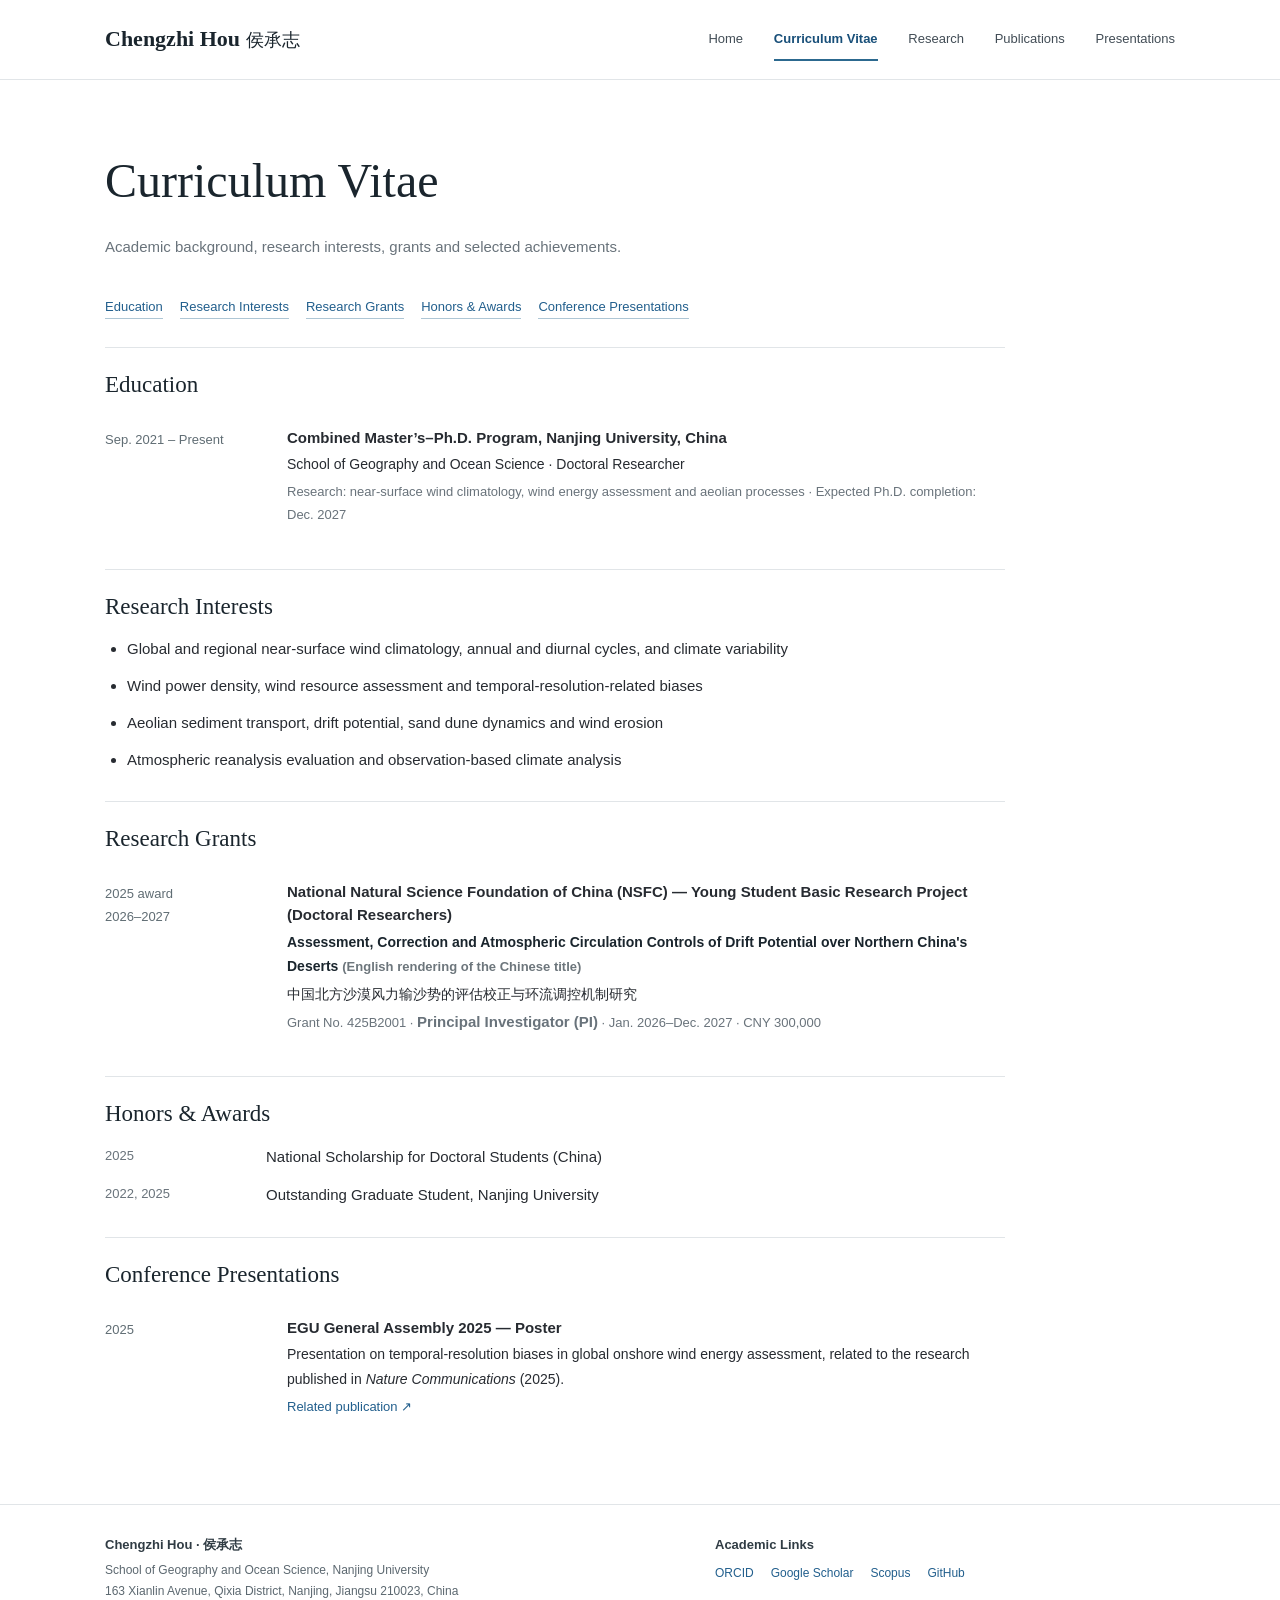
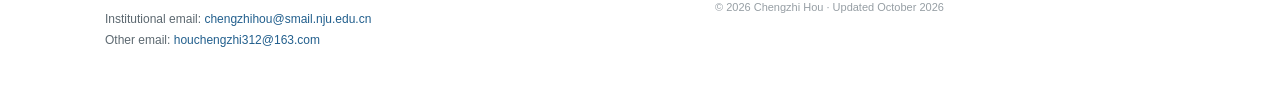
==== curriculum-vitae/index.html @ 5330fd75 "Deploy V5 academic site with five pages, portrait, projects and university email" ====
<!DOCTYPE html>
<html lang="en">
<head>
<meta charset="utf-8"><meta name="viewport" content="width=device-width, initial-scale=1">
<meta name="theme-color" content="#ffffff">
<meta name="author" content="Chengzhi Hou">
<meta name="description" content="Academic website of Chengzhi Hou (侯承志), a doctoral researcher at Nanjing University studying wind climatology, wind energy and aeolian processes.">
<meta property="og:title" content="Curriculum Vitae | Chengzhi Hou">
<meta property="og:description" content="Academic website of Chengzhi Hou (侯承志), a doctoral researcher at Nanjing University studying wind climatology, wind energy and aeolian processes.">
<meta property="og:type" content="website">
<title>Curriculum Vitae | Chengzhi Hou · 侯承志</title>
<link rel="icon" type="image/svg+xml" href="../assets/favicon.svg">
<link rel="stylesheet" href="../assets/styles.css">
</head>
<body>
<a class="skip" href="#main">Skip to main content</a>
<header class="site-header"><div class="container header-inner"><a class="brand" href="../">Chengzhi Hou <span lang="zh-CN" style="font-family:'Noto Serif SC','Songti SC',serif;font-weight:normal;font-size:.8em;">侯承志</span></a><nav class="nav" aria-label="Main navigation"><a href="../">Home</a>
<a href="../curriculum-vitae/" aria-current="page">Curriculum Vitae</a>
<a href="../research/">Research</a>
<a href="../publications/">Publications</a>
<a href="../presentations/">Presentations</a></nav></div></header>
<main id="main">
<div class="container">
  <div class="page-head"><h1>Curriculum Vitae</h1><p>Academic background, research interests, grants and selected achievements.</p></div>
  <nav class="cv-quicklinks" aria-label="CV sections"><a href="#education">Education</a><a href="#research-interests">Research Interests</a><a href="#grants">Research Grants</a><a href="#honors">Honors &amp; Awards</a><a href="#conference-presentations">Conference Presentations</a></nav>
  <div class="cv-body">
    <section class="cv-section" id="education"><h2>Education</h2>
      <div class="cv-entry"><div class="entry-date">Sep. 2021 – Present</div><div class="entry-body"><strong>Combined Master’s–Ph.D. Program, Nanjing University, China</strong><p>School of Geography and Ocean Science · Doctoral Researcher</p><p class="muted">Research: near-surface wind climatology, wind energy assessment and aeolian processes · Expected Ph.D. completion: Dec. 2027</p></div></div>
    </section>
    <section class="cv-section" id="research-interests"><h2>Research Interests</h2>
      <ul><li>Global and regional near-surface wind climatology, annual and diurnal cycles, and climate variability</li><li>Wind power density, wind resource assessment and temporal-resolution-related biases</li><li>Aeolian sediment transport, drift potential, sand dune dynamics and wind erosion</li><li>Atmospheric reanalysis evaluation and observation-based climate analysis</li></ul>
    </section>
    <section class="cv-section" id="grants"><h2>Research Grants</h2>
      <div class="cv-entry"><div class="entry-date">2025 award<br>2026–2027</div><div class="entry-body"><strong>National Natural Science Foundation of China (NSFC) — Young Student Basic Research Project (Doctoral Researchers)</strong>
        <p class="grant-title">Assessment, Correction and Atmospheric Circulation Controls of Drift Potential over Northern China's Deserts <span class="subtext">(English rendering of the Chinese title)</span></p>
        <p lang="zh-CN">中国北方沙漠风力输沙势的评估校正与环流调控机制研究</p>
        <p class="muted">Grant No. 425B2001 · <strong style="display:inline;">Principal Investigator (PI)</strong> · Jan. 2026–Dec. 2027 · CNY 300,000</p></div></div>
    </section>
    <section class="cv-section" id="honors"><h2>Honors &amp; Awards</h2>
      <div class="simple-row"><span>2025</span><div>National Scholarship for Doctoral Students (China)</div></div>
      <div class="simple-row"><span>2022, 2025</span><div>Outstanding Graduate Student, Nanjing University</div></div>
    </section>
    <section class="cv-section" id="conference-presentations"><h2>Conference Presentations</h2>
      <div class="cv-entry"><div class="entry-date">2025</div><div class="entry-body"><strong>EGU General Assembly 2025 — Poster</strong><p>Presentation on temporal-resolution biases in global onshore wind energy assessment, related to the research published in <em>Nature Communications</em> (2025).</p><p class="muted"><a href="https://doi.org/10.1038/s41467-025-59195-2" target="_blank" rel="noopener noreferrer">Related publication ↗</a></p></div></div>
    </section>
  </div>
</div>
</main>
<footer class="footer"><div class="container footer-inner">
  <div><strong>Chengzhi Hou · 侯承志</strong><p>School of Geography and Ocean Science, Nanjing University<br>163 Xianlin Avenue, Qixia District, Nanjing, Jiangsu 210023, China</p><p>Institutional email: <a href="mailto:chengzhihou@smail.nju.edu.cn">chengzhihou@smail.nju.edu.cn</a><br>Other email: <a href="mailto:houchengzhi312@163.com">houchengzhi312@163.com</a></p></div>
  <div><strong>Academic Links</strong><div class="foot-links"><a href="https://orcid.org/0000-0002-6966-904X" target="_blank" rel="noopener noreferrer">ORCID</a><a href="https://scholar.google.com/citations?user=AGvn68sAAAAJ" target="_blank" rel="noopener noreferrer">Google Scholar</a><a href="https://www.scopus.com/authid/detail.uri?authorId=57992245100" target="_blank" rel="noopener noreferrer">Scopus</a><a href="https://github.com/Houcz727" target="_blank" rel="noopener noreferrer">GitHub</a></div><p class="last">© 2026 Chengzhi Hou · Updated October 2026</p></div>
</div></footer>
</body></html>
---- assets/styles.css ----
:root { --ink:#272b31; --heading:#1a252d; --muted:#69737b; --link:#225f8d; --line:#e1e5e8; --max:1070px; --soft:#f7f9fa; --white:#fff; --text-width:830px; }
*, *::before, *::after { box-sizing:border-box; }
html { scroll-behavior:smooth; scroll-padding-top:100px; }
body { margin:0; color:var(--ink); background:white; font-family:Arial,"Helvetica Neue", "Noto Sans SC", "Microsoft YaHei",sans-serif; font-size:15px; line-height:1.78; -webkit-font-smoothing:antialiased; }
a { color:var(--link); text-decoration:none; }
a:hover { text-decoration:underline; text-underline-offset:3px; }
a:focus-visible { outline:2px solid #236eaa; outline-offset:4px; }
.container { width:min(var(--max),calc(100% - 80px)); margin-inline:auto; }
.skip { position:absolute; top:-100px; left:12px; background:white; border:2px solid var(--link); padding:7px 13px; z-index:30; } .skip:focus { top:10px; }
.site-header { border-bottom:1px solid var(--line); background:#fff; position:sticky; top:0; z-index:15; }
.header-inner { min-height:79px; display:flex; gap:26px; justify-content:space-between; align-items:center; }
.brand { color:var(--heading); font-family:Georgia,"Noto Serif SC",serif; font-size:22px; font-weight:bold; line-height:1.12; white-space:nowrap; }
.brand:hover { text-decoration:none; }
.nav { display:flex; flex-wrap:wrap; gap:clamp(15px,2.4vw,35px); align-items:center; }
.nav a { font-size:13px; color:#424d56; padding:9px 0; border-bottom:2px solid transparent; }
.nav a[aria-current=page] { color:#184f79; font-weight:bold; border-bottom-color:#2c698f; }
.nav a:hover { color:#184f79; text-decoration:none; }
main { min-height:calc(100vh - 210px); }
.home-hero { padding:70px 0 45px; }
.home-hero-inner { display:grid; grid-template-columns:minmax(0,1.48fr) minmax(230px,.65fr); gap:65px; align-items:center; }
.name { margin:0 0 12px; font-size:clamp(39px,4.3vw,58px); line-height:1.15; letter-spacing:-.035em; font-family:Georgia, "Noto Serif SC",serif; color:var(--heading); font-weight:500; }
.name .cn { font-size:.57em; font-family:"Noto Serif SC", "Songti SC","SimSun",serif; letter-spacing:0; vertical-align:middle; font-weight:400; color:#42525f; }
.role { margin:0 0 5px; color:#263843; font-size:20px; font-weight:500; }
.institution { color:#59656d; font-size:15px; margin:0 0 27px; }
.intro { margin:0 0 16px; color:#35414a; max-width:650px; }
.intro .lead { font-weight:600; }
.hero-note { margin-top:24px; color:var(--muted); font-size:13px; }
.portrait-wrap { max-width:270px; width:100%; margin:0 0 0 auto; }
.portrait { display:block; width:100%; height:auto; aspect-ratio:3/4; object-fit:cover; border:1px solid #e7e7e7; background:white; }
.portrait-caption { text-align:center; color:#899197; font-size:11px; margin:8px 0 0; }
.home-section { padding:29px 0 24px; max-width:var(--text-width); }
.section-title { font-family:Georgia,"Noto Serif SC",serif; font-weight:500; color:var(--heading); font-size:25px; margin:0 0 14px; line-height:1.3; }
.small-list { margin:7px 0 14px; padding-left:23px; }
.small-list li { margin-bottom:10px; }
.link-row { display:flex; flex-wrap:wrap; gap:10px 20px; margin:22px 0; align-items:center; font-size:14px; }
.link-row a { color:var(--link); }
.separator { height:1px; background:var(--line); max-width:var(--text-width); margin:14px 0; }
.page-head { padding:58px 0 18px; }
.page-head h1 { font-family:Georgia,"Noto Serif SC",serif; font-size:clamp(35px,4vw,48px); font-weight:500; color:var(--heading); margin:0 0 11px; }
.page-head p { margin:0; color:var(--muted); max-width:750px; }
.cv-quicklinks { margin:16px 0 25px; display:flex; flex-wrap:wrap; gap:7px 17px; max-width:940px; font-size:13px; }
.cv-quicklinks a { display:inline-block; border-bottom:1px solid #aec6d5; }
.cv-body { padding-bottom:72px; }
.cv-section { max-width:900px; border-top:1px solid var(--line); padding-top:22px; margin-top:28px; scroll-margin-top:104px; }
.cv-section h2 { color:var(--heading); font-family:Georgia,"Noto Serif SC",serif; font-weight:500; font-size:23px; line-height:1.3; margin:0 0 15px; }
.cv-section ul { margin:0 0 4px; padding-left:22px; }
.cv-section li { margin:0 0 10px; }
.cv-entry { display:grid; grid-template-columns:160px minmax(0,1fr); gap:22px; padding:11px 0; }
.entry-date { color:#606d74; font-size:13px; padding-top:2px; }
.entry-body strong { display:block; line-height:1.55; font-size:15px; font-weight:600; }
.entry-body p { margin:3px 0; font-size:14px; }
.entry-body .muted { color:var(--muted); font-size:13px; }
.placeholder { color:#87939b; font-size:13px; font-style:italic; }
.simple-row { display:grid; grid-template-columns:145px minmax(0,1fr); gap:16px; margin-bottom:11px; }
.simple-row > span:first-child { color:var(--muted); font-size:13px; }
.subtext { color:#6d767c; font-size:13px; }
.grant-title { color:var(--heading); font-weight:600; font-size:15px; }
.paper { display:grid; grid-template-columns:30px minmax(0,1fr); gap:12px; margin:0 0 25px; max-width:950px; }
.paper-num { font-family:Georgia,serif; color:#65737d; font-size:14px; padding-top:1px; }
.paper-main { min-width:0; }
.paper h3 { font-size:15px; line-height:1.55; font-weight:600; margin:0 0 5px; }
.paper p { margin:0 0 4px; line-height:1.7; }
.paper .meta { color:#59626b; font-size:13px; }
.paper .coauth { font-size:13px; }
.paper .doi { font-size:12px; }
.paper .mark { font-size:11px; background:#edf2f4; color:#4a6474; padding:2px 6px; margin-left:7px; border-radius:2px; white-space:nowrap; }
.topic { max-width:850px; padding-bottom:26px; margin-bottom:34px; border-bottom:1px solid var(--line); }
.topic:last-child { border-bottom:0; }
.topic h2 { font-family:Georgia,"Noto Serif SC",serif; font-size:25px; color:var(--heading); font-weight:500; margin:0 0 12px; }
.topic p { margin:0 0 13px; }
.topic .ref { font-size:13px; color:#65717a; }
.page-content { padding-bottom:74px; }
.project-caption { color:var(--muted); font-size:13px; }
.project-spotlight { padding:22px 25px; border-left:3px solid #a4bac7; background:#f8f9f9; margin:12px 0 26px; max-width:870px; }
.project-spotlight h3 { margin:0 0 8px; font-size:16px; font-weight:600; }
.project-spotlight p { margin:0 0 8px; }
.footer { border-top:1px solid var(--line); padding:28px 0 36px; }
.footer-inner { display:grid; grid-template-columns:1.25fr 1fr; gap:35px; color:#5c6870; font-size:12px; }
.footer strong { font-size:13px; color:#303c44; }
.footer p { margin:4px 0 6px; }
.footer .foot-links { display:flex; flex-wrap:wrap; gap:8px 17px; margin-top:7px; }
.footer a { color:var(--link); }
.footer .last { margin:14px 0 0; font-size:11px; color:#969ea4; }
@media(max-width:840px) { .container { width:calc(100% - 52px); } .home-hero-inner { gap:25px; grid-template-columns:minmax(0,1fr) 200px; } .portrait-wrap { max-width:200px; } .header-inner { flex-direction:column; align-items:flex-start; gap:4px; padding:13px 0 8px; } .nav { gap:13px 24px; } .nav a { padding:5px 0; } html { scroll-padding-top:130px; } }
@media(max-width:610px) { .container { width:calc(100% - 34px); } .site-header { position:static; } .header-inner { gap:9px; padding:16px 0 13px; } .brand { font-size:21px; } .nav { gap:10px 17px; } .nav a { font-size:12px; } .home-hero { padding:38px 0 28px; } .home-hero-inner { display:flex; flex-direction:column; align-items:stretch; gap:30px; } .home-hero-inner > div:first-child { order:2; } .portrait-wrap { order:1; margin-left:0; max-width:180px; } .portrait-caption { text-align:left; } .name { font-size:37px; } .role { font-size:18px; } .intro { font-size:14px; } .page-head { padding:34px 0 12px; } .page-head h1 { font-size:34px; } .cv-section { margin-top:24px; padding-top:19px; } .cv-entry { grid-template-columns:1fr; gap:2px; } .simple-row { grid-template-columns:1fr; gap:0; } .paper { gap:10px; } .footer-inner { grid-template-columns:1fr; gap:16px; } .footer { padding:25px 0 35px; } }
@media print { .site-header,.footer,.cv-quicklinks {display:none;} .container{width:100%;} .cv-entry{break-inside:avoid;} a {color:#000;} }
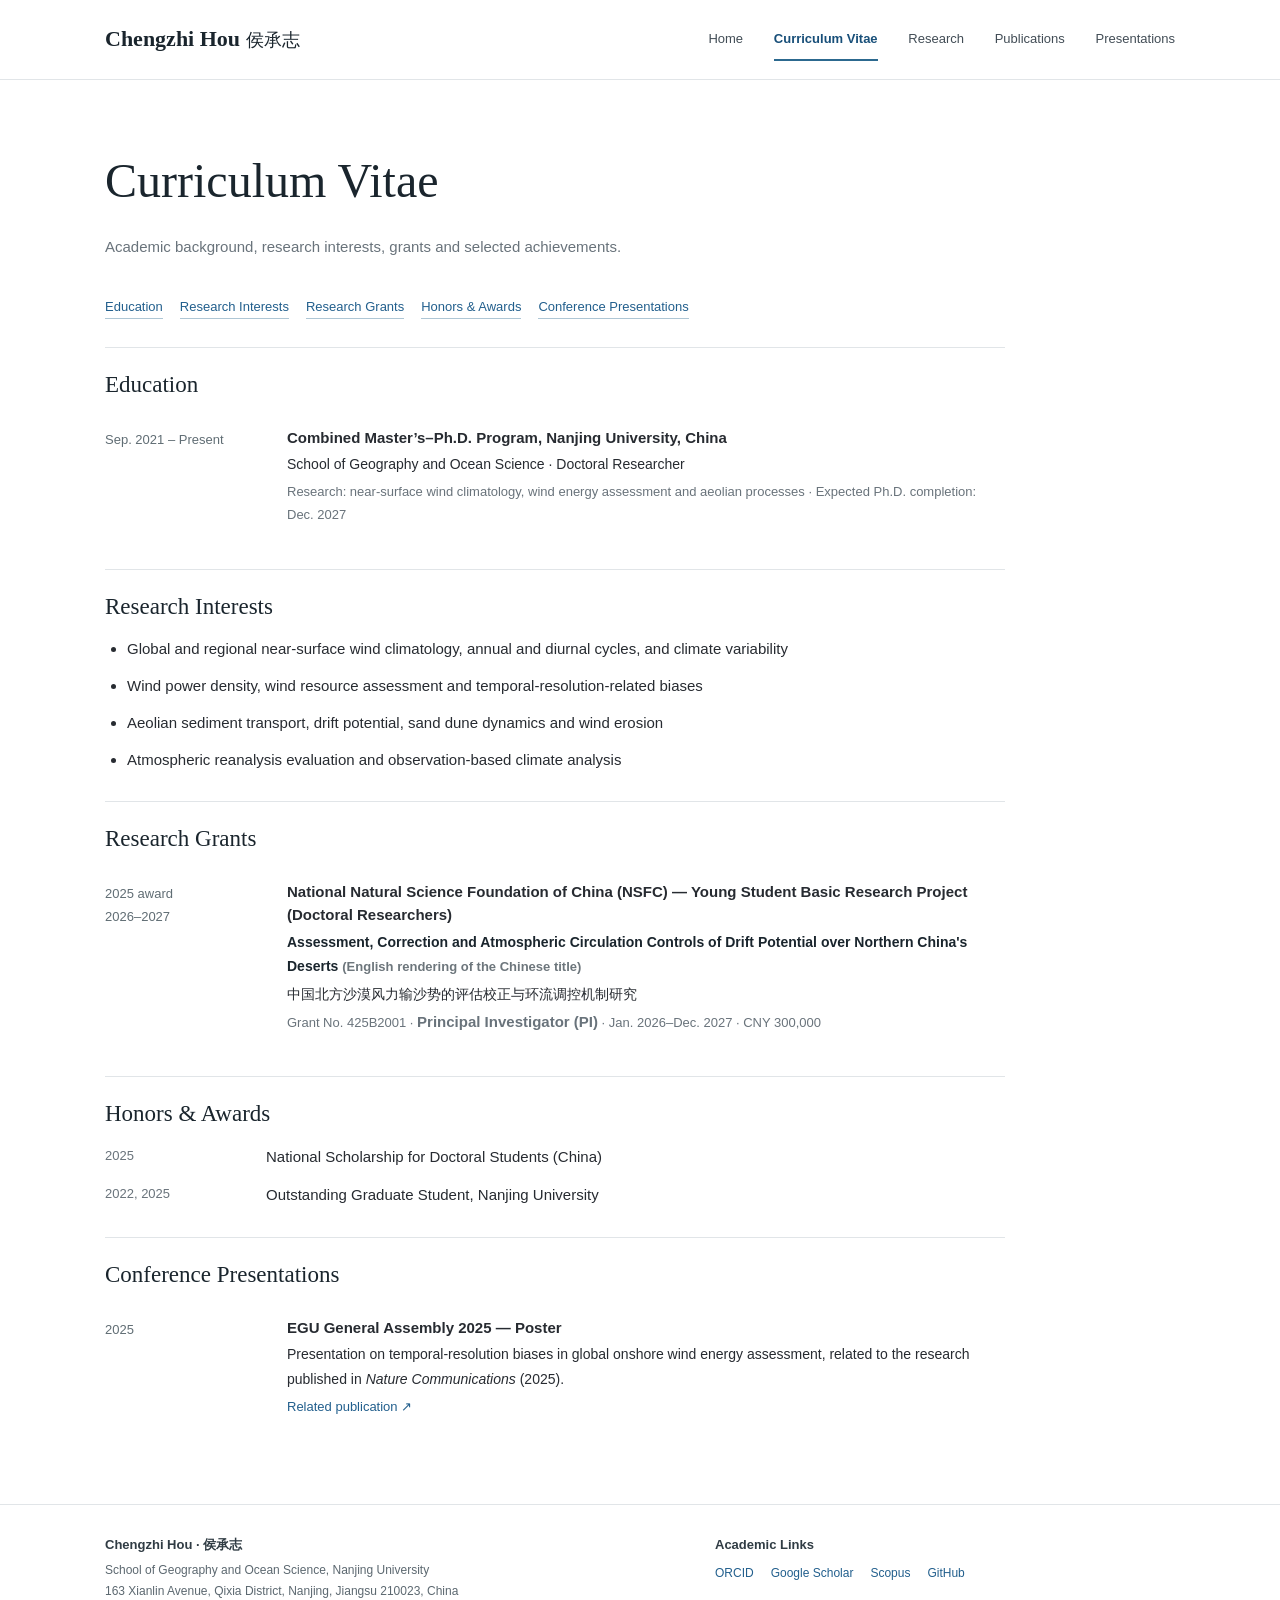
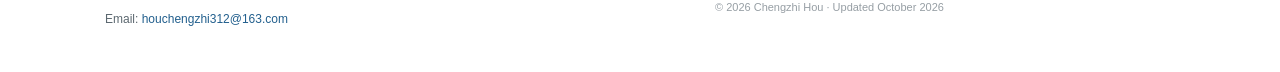
==== commit ed335674: "Use 163.com email for academic website contact" ====
--- a/curriculum-vitae/index.html
+++ b/curriculum-vitae/index.html
@@ -1,16 +1,27 @@
 <!DOCTYPE html>
 <html lang="en">
 <head>
-<meta charset="utf-8"><meta name="viewport" content="width=device-width, initial-scale=1">
+<meta charset="utf-8">
+<meta name="viewport" content="width=device-width, initial-scale=1">
 <meta name="theme-color" content="#ffffff">
 <meta name="author" content="Chengzhi Hou">
-<meta name="description" content="Academic website of Chengzhi Hou (侯承志), a doctoral researcher at Nanjing University studying wind climatology, wind energy and aeolian processes.">
-<meta property="og:title" content="Curriculum Vitae | Chengzhi Hou">
-<meta property="og:description" content="Academic website of Chengzhi Hou (侯承志), a doctoral researcher at Nanjing University studying wind climatology, wind energy and aeolian processes.">
+<meta name="robots" content="index, follow, max-image-preview:large">
+<meta name="description" content="Curriculum vitae of Chengzhi Hou: education at Nanjing University, NSFC research grant as principal investigator, academic awards and conference presentations.">
+<link rel="canonical" href="https://chengzhihou.github.io/curriculum-vitae/">
+<meta property="og:site_name" content="Chengzhi Hou | Nanjing University">
 <meta property="og:type" content="website">
-<title>Curriculum Vitae | Chengzhi Hou · 侯承志</title>
+<meta property="og:title" content="Curriculum Vitae | Chengzhi Hou | Nanjing University">
+<meta property="og:description" content="Curriculum vitae of Chengzhi Hou: education at Nanjing University, NSFC research grant as principal investigator, academic awards and conference presentations.">
+<meta property="og:url" content="https://chengzhihou.github.io/curriculum-vitae/">
+<meta property="og:image" content="https://chengzhihou.github.io/assets/chengzhi-hou.jpg">
+<meta property="og:image:alt" content="Chengzhi Hou, doctoral researcher at Nanjing University">
+<meta name="twitter:card" content="summary_large_image">
+<meta name="twitter:title" content="Curriculum Vitae | Chengzhi Hou | Nanjing University">
+<meta name="twitter:description" content="Curriculum vitae of Chengzhi Hou: education at Nanjing University, NSFC research grant as principal investigator, academic awards and conference presentations.">
+<title>Curriculum Vitae | Chengzhi Hou | Nanjing University</title>
 <link rel="icon" type="image/svg+xml" href="../assets/favicon.svg">
 <link rel="stylesheet" href="../assets/styles.css">
+
 </head>
 <body>
 <a class="skip" href="#main">Skip to main content</a>
@@ -47,7 +58,7 @@
 </div>
 </main>
 <footer class="footer"><div class="container footer-inner">
-  <div><strong>Chengzhi Hou · 侯承志</strong><p>School of Geography and Ocean Science, Nanjing University<br>163 Xianlin Avenue, Qixia District, Nanjing, Jiangsu 210023, China</p><p>Institutional email: <a href="mailto:chengzhihou@smail.nju.edu.cn">chengzhihou@smail.nju.edu.cn</a><br>Other email: <a href="mailto:houchengzhi312@163.com">houchengzhi312@163.com</a></p></div>
+  <div><strong>Chengzhi Hou · 侯承志</strong><p>School of Geography and Ocean Science, Nanjing University<br>163 Xianlin Avenue, Qixia District, Nanjing, Jiangsu 210023, China</p><p>Email: <a href="mailto:houchengzhi312@163.com">houchengzhi312@163.com</a></p></div>
   <div><strong>Academic Links</strong><div class="foot-links"><a href="https://orcid.org/0000-0002-6966-904X" target="_blank" rel="noopener noreferrer">ORCID</a><a href="https://scholar.google.com/citations?user=AGvn68sAAAAJ" target="_blank" rel="noopener noreferrer">Google Scholar</a><a href="https://www.scopus.com/authid/detail.uri?authorId=57992245100" target="_blank" rel="noopener noreferrer">Scopus</a><a href="https://github.com/Houcz727" target="_blank" rel="noopener noreferrer">GitHub</a></div><p class="last">© 2026 Chengzhi Hou · Updated October 2026</p></div>
 </div></footer>
 </body></html>
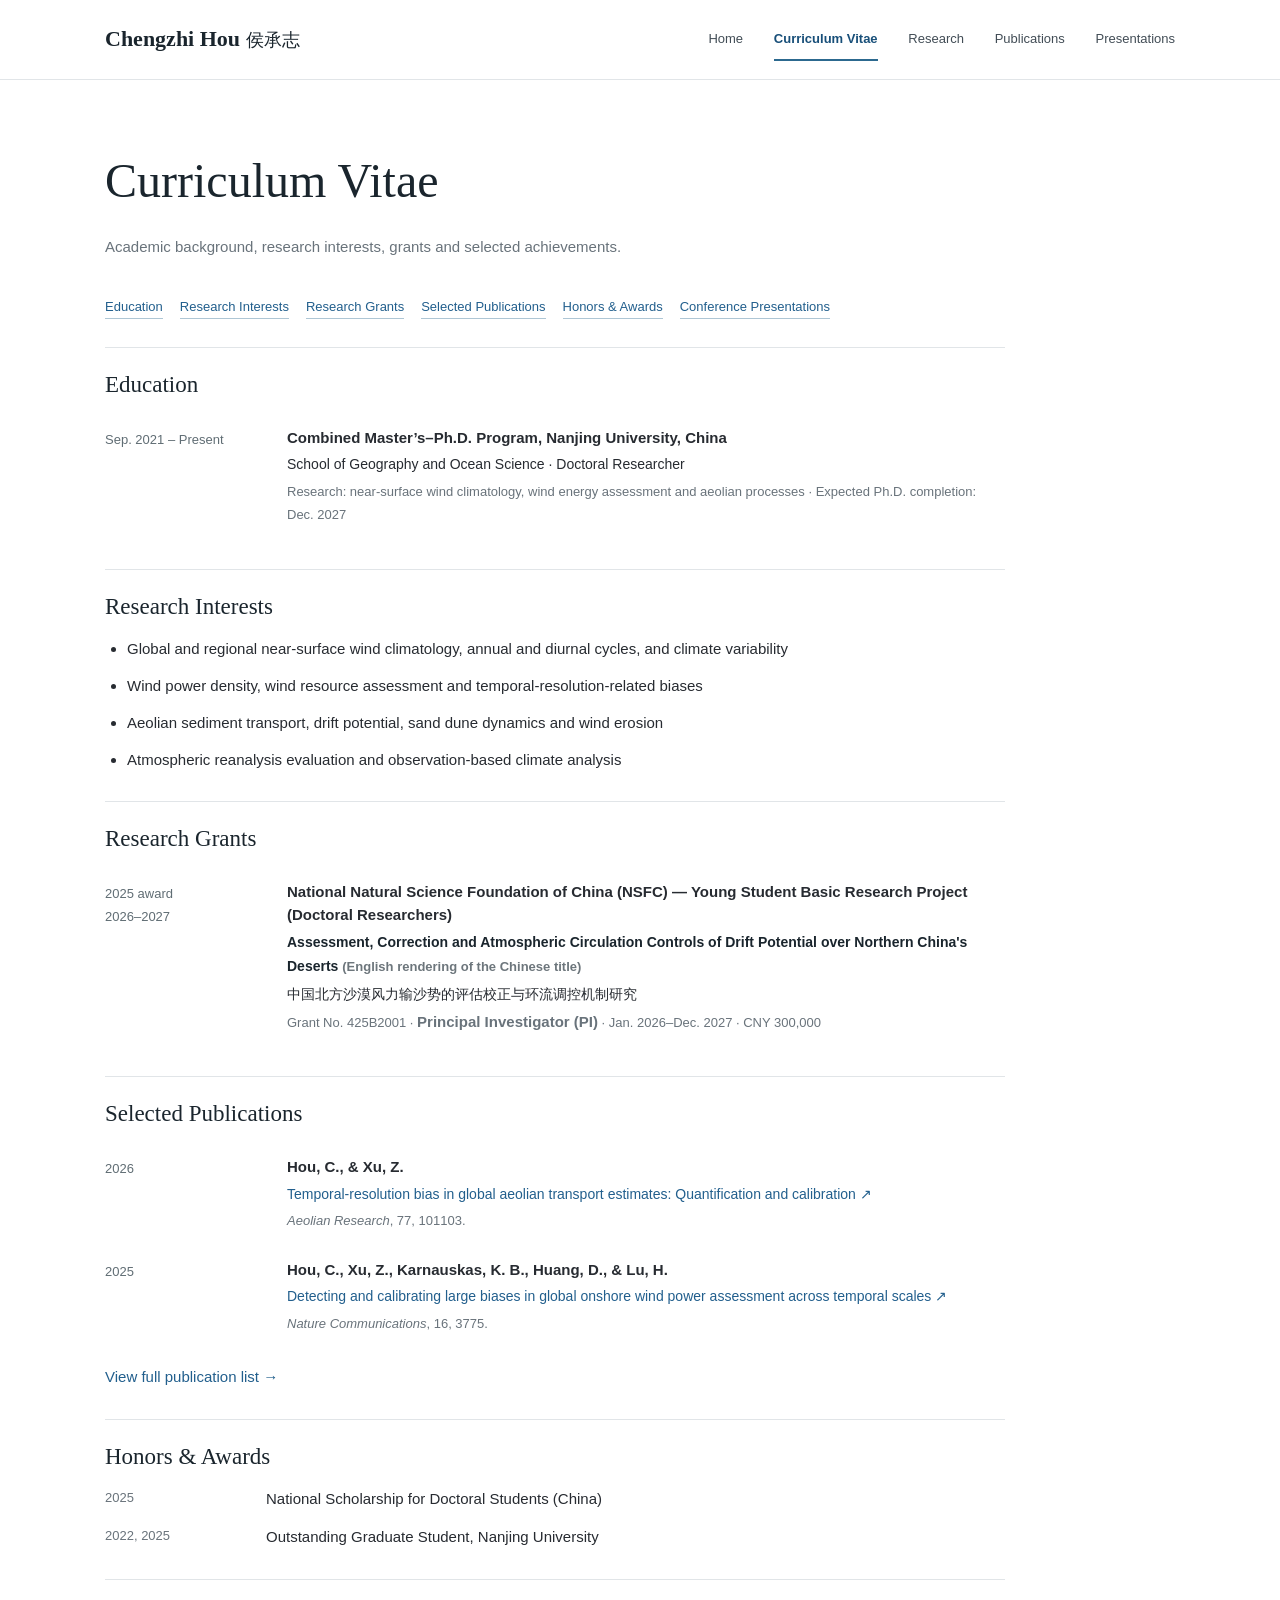
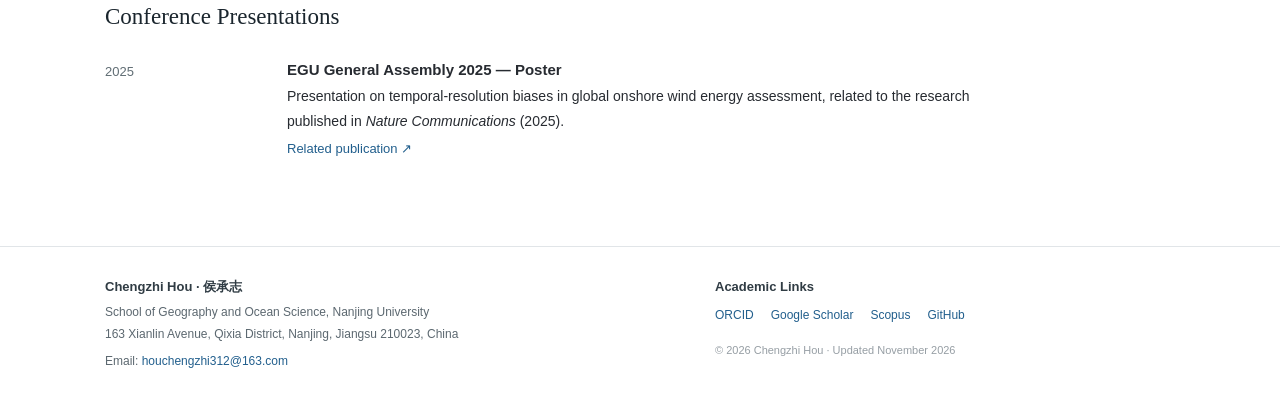
==== commit 6ed1a3d1: "Publish 2026 Aeolian Research paper across academic website" ====
--- a/curriculum-vitae/index.html
+++ b/curriculum-vitae/index.html
@@ -33,7 +33,7 @@
 <main id="main">
 <div class="container">
   <div class="page-head"><h1>Curriculum Vitae</h1><p>Academic background, research interests, grants and selected achievements.</p></div>
-  <nav class="cv-quicklinks" aria-label="CV sections"><a href="#education">Education</a><a href="#research-interests">Research Interests</a><a href="#grants">Research Grants</a><a href="#honors">Honors &amp; Awards</a><a href="#conference-presentations">Conference Presentations</a></nav>
+  <nav class="cv-quicklinks" aria-label="CV sections"><a href="#education">Education</a><a href="#research-interests">Research Interests</a><a href="#grants">Research Grants</a><a href="#selected-publications">Selected Publications</a><a href="#honors">Honors &amp; Awards</a><a href="#conference-presentations">Conference Presentations</a></nav>
   <div class="cv-body">
     <section class="cv-section" id="education"><h2>Education</h2>
       <div class="cv-entry"><div class="entry-date">Sep. 2021 – Present</div><div class="entry-body"><strong>Combined Master’s–Ph.D. Program, Nanjing University, China</strong><p>School of Geography and Ocean Science · Doctoral Researcher</p><p class="muted">Research: near-surface wind climatology, wind energy assessment and aeolian processes · Expected Ph.D. completion: Dec. 2027</p></div></div>
@@ -47,6 +47,11 @@
         <p lang="zh-CN">中国北方沙漠风力输沙势的评估校正与环流调控机制研究</p>
         <p class="muted">Grant No. 425B2001 · <strong style="display:inline;">Principal Investigator (PI)</strong> · Jan. 2026–Dec. 2027 · CNY 300,000</p></div></div>
     </section>
+    <section class="cv-section" id="selected-publications"><h2>Selected Publications</h2>
+      <div class="cv-entry"><div class="entry-date">2026</div><div class="entry-body"><strong>Hou, C., &amp; Xu, Z.</strong><p><a href="https://doi.org/10.1016/j.aeolia.2026.101103" target="_blank" rel="noopener noreferrer">Temporal-resolution bias in global aeolian transport estimates: Quantification and calibration ↗</a></p><p class="muted"><em>Aeolian Research</em>, 77, 101103.</p></div></div>
+      <div class="cv-entry"><div class="entry-date">2025</div><div class="entry-body"><strong>Hou, C., Xu, Z., Karnauskas, K. B., Huang, D., &amp; Lu, H.</strong><p><a href="https://doi.org/10.1038/s41467-025-59195-2" target="_blank" rel="noopener noreferrer">Detecting and calibrating large biases in global onshore wind power assessment across temporal scales ↗</a></p><p class="muted"><em>Nature Communications</em>, 16, 3775.</p></div></div>
+      <p><a href="../publications/">View full publication list →</a></p>
+    </section>
     <section class="cv-section" id="honors"><h2>Honors &amp; Awards</h2>
       <div class="simple-row"><span>2025</span><div>National Scholarship for Doctoral Students (China)</div></div>
       <div class="simple-row"><span>2022, 2025</span><div>Outstanding Graduate Student, Nanjing University</div></div>
@@ -59,6 +64,6 @@
 </main>
 <footer class="footer"><div class="container footer-inner">
   <div><strong>Chengzhi Hou · 侯承志</strong><p>School of Geography and Ocean Science, Nanjing University<br>163 Xianlin Avenue, Qixia District, Nanjing, Jiangsu 210023, China</p><p>Email: <a href="mailto:houchengzhi312@163.com">houchengzhi312@163.com</a></p></div>
-  <div><strong>Academic Links</strong><div class="foot-links"><a href="https://orcid.org/0000-0002-6966-904X" target="_blank" rel="noopener noreferrer">ORCID</a><a href="https://scholar.google.com/citations?user=AGvn68sAAAAJ" target="_blank" rel="noopener noreferrer">Google Scholar</a><a href="https://www.scopus.com/authid/detail.uri?authorId=57992245100" target="_blank" rel="noopener noreferrer">Scopus</a><a href="https://github.com/Houcz727" target="_blank" rel="noopener noreferrer">GitHub</a></div><p class="last">© 2026 Chengzhi Hou · Updated October 2026</p></div>
+  <div><strong>Academic Links</strong><div class="foot-links"><a href="https://orcid.org/0000-0002-6966-904X" target="_blank" rel="noopener noreferrer">ORCID</a><a href="https://scholar.google.com/citations?user=AGvn68sAAAAJ" target="_blank" rel="noopener noreferrer">Google Scholar</a><a href="https://www.scopus.com/authid/detail.uri?authorId=57992245100" target="_blank" rel="noopener noreferrer">Scopus</a><a href="https://github.com/chengzhihou" target="_blank" rel="noopener noreferrer">GitHub</a></div><p class="last">© 2026 Chengzhi Hou · Updated November 2026</p></div>
 </div></footer>
 </body></html>
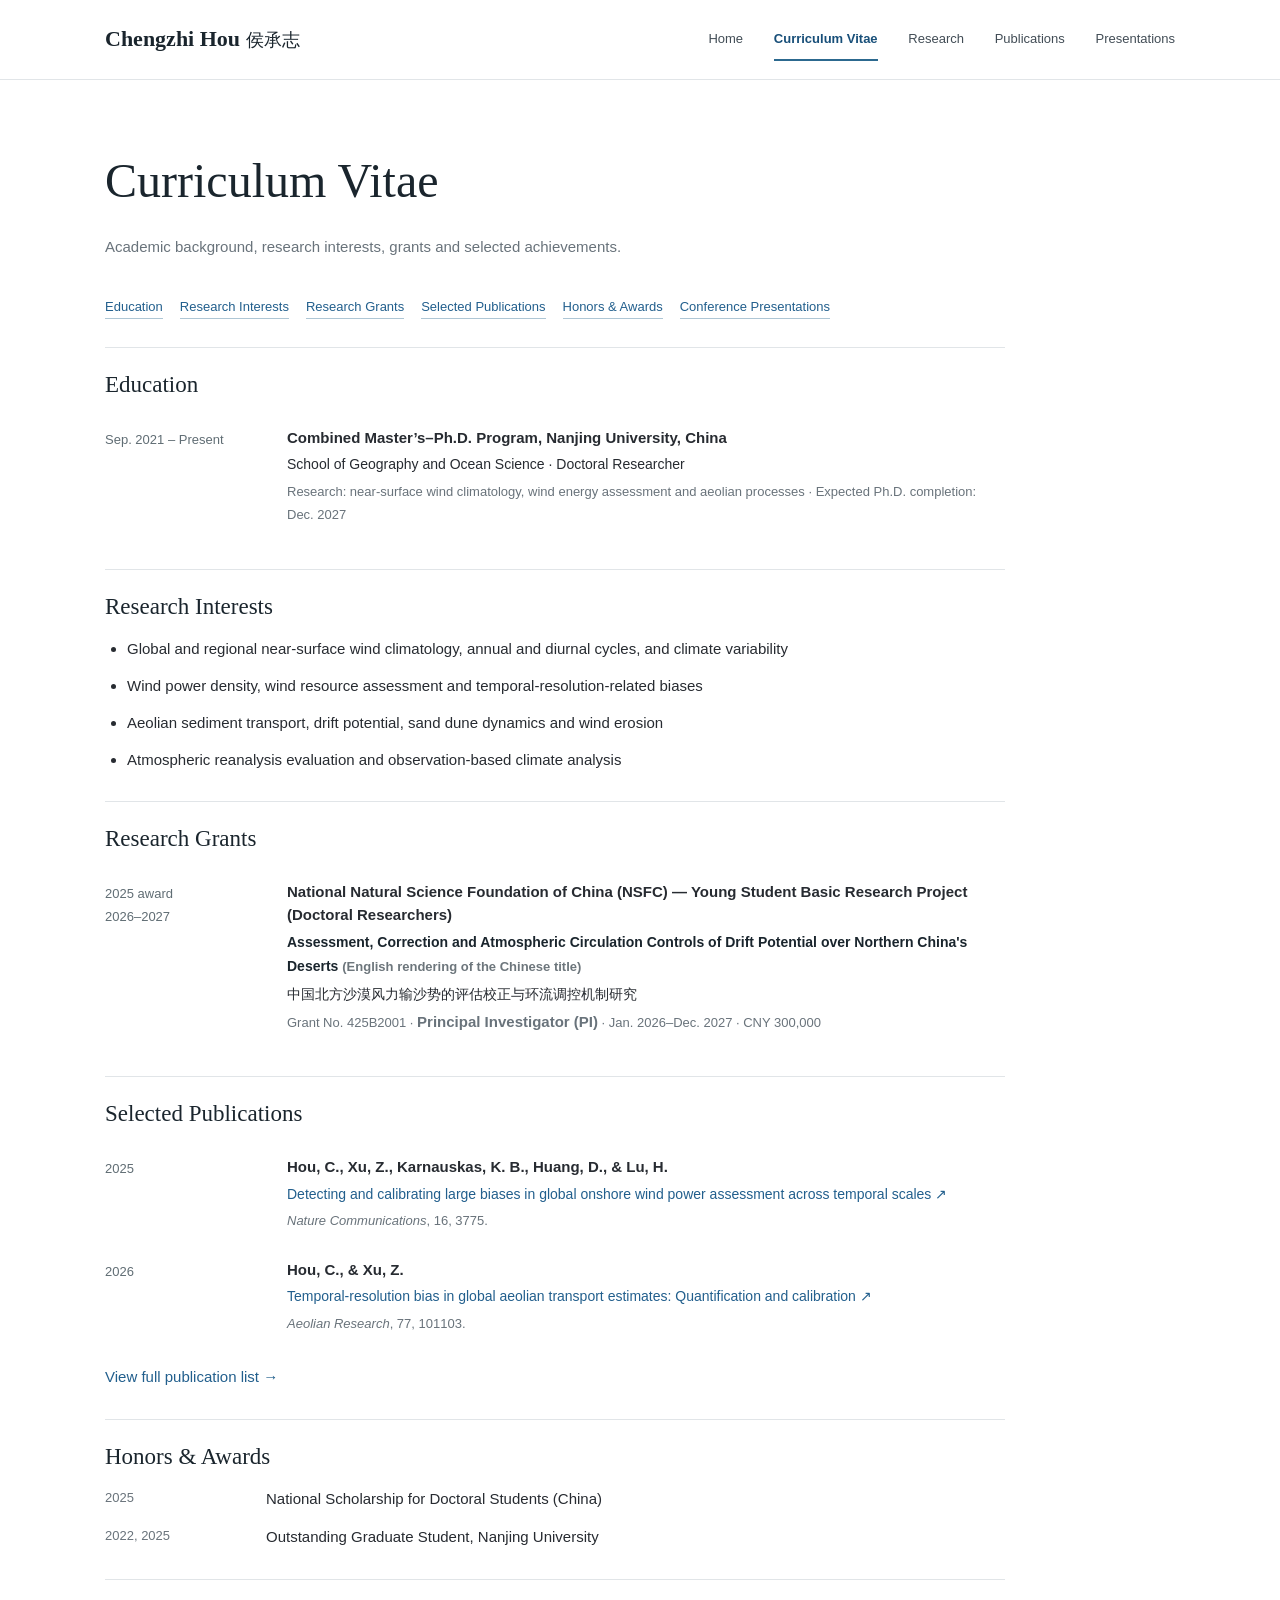
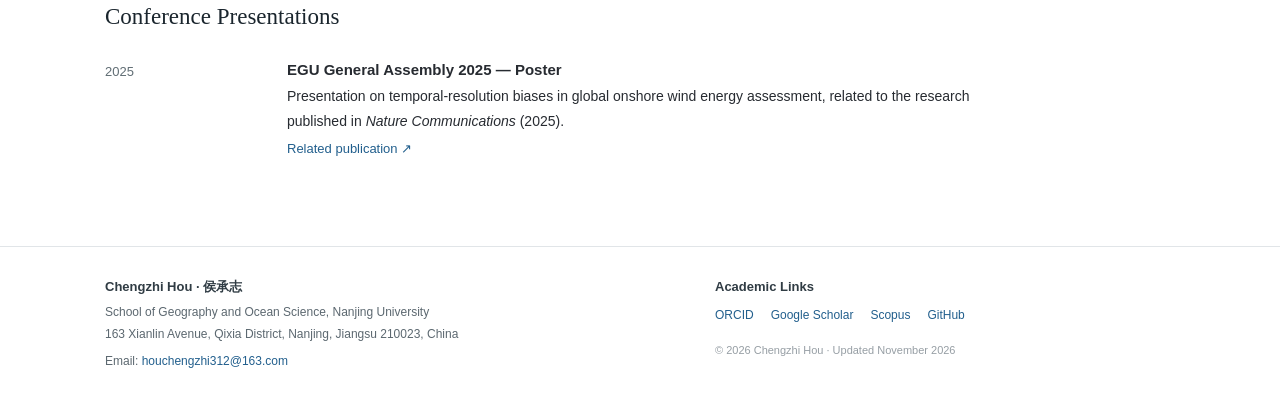
==== commit 9d627faf: "Reorder publications by representative first-authored work" ====
--- a/curriculum-vitae/index.html
+++ b/curriculum-vitae/index.html
@@ -48,8 +48,8 @@
         <p class="muted">Grant No. 425B2001 · <strong style="display:inline;">Principal Investigator (PI)</strong> · Jan. 2026–Dec. 2027 · CNY 300,000</p></div></div>
     </section>
     <section class="cv-section" id="selected-publications"><h2>Selected Publications</h2>
+      <div class="cv-entry"><div class="entry-date">2025</div><div class="entry-body"><strong>Hou, C., Xu, Z., Karnauskas, K. B., Huang, D., &amp; Lu, H.</strong><p><a href="https://doi.org/10.1038/s41467-025-59195-2" target="_blank" rel="noopener noreferrer">Detecting and calibrating large biases in global onshore wind power assessment across temporal scales ↗</a></p><p class="muted"><em>Nature Communications</em>, 16, 3775.</p></div></div>
       <div class="cv-entry"><div class="entry-date">2026</div><div class="entry-body"><strong>Hou, C., &amp; Xu, Z.</strong><p><a href="https://doi.org/10.1016/j.aeolia.2026.101103" target="_blank" rel="noopener noreferrer">Temporal-resolution bias in global aeolian transport estimates: Quantification and calibration ↗</a></p><p class="muted"><em>Aeolian Research</em>, 77, 101103.</p></div></div>
-      <div class="cv-entry"><div class="entry-date">2025</div><div class="entry-body"><strong>Hou, C., Xu, Z., Karnauskas, K. B., Huang, D., &amp; Lu, H.</strong><p><a href="https://doi.org/10.1038/s41467-025-59195-2" target="_blank" rel="noopener noreferrer">Detecting and calibrating large biases in global onshore wind power assessment across temporal scales ↗</a></p><p class="muted"><em>Nature Communications</em>, 16, 3775.</p></div></div>
       <p><a href="../publications/">View full publication list →</a></p>
     </section>
     <section class="cv-section" id="honors"><h2>Honors &amp; Awards</h2>
